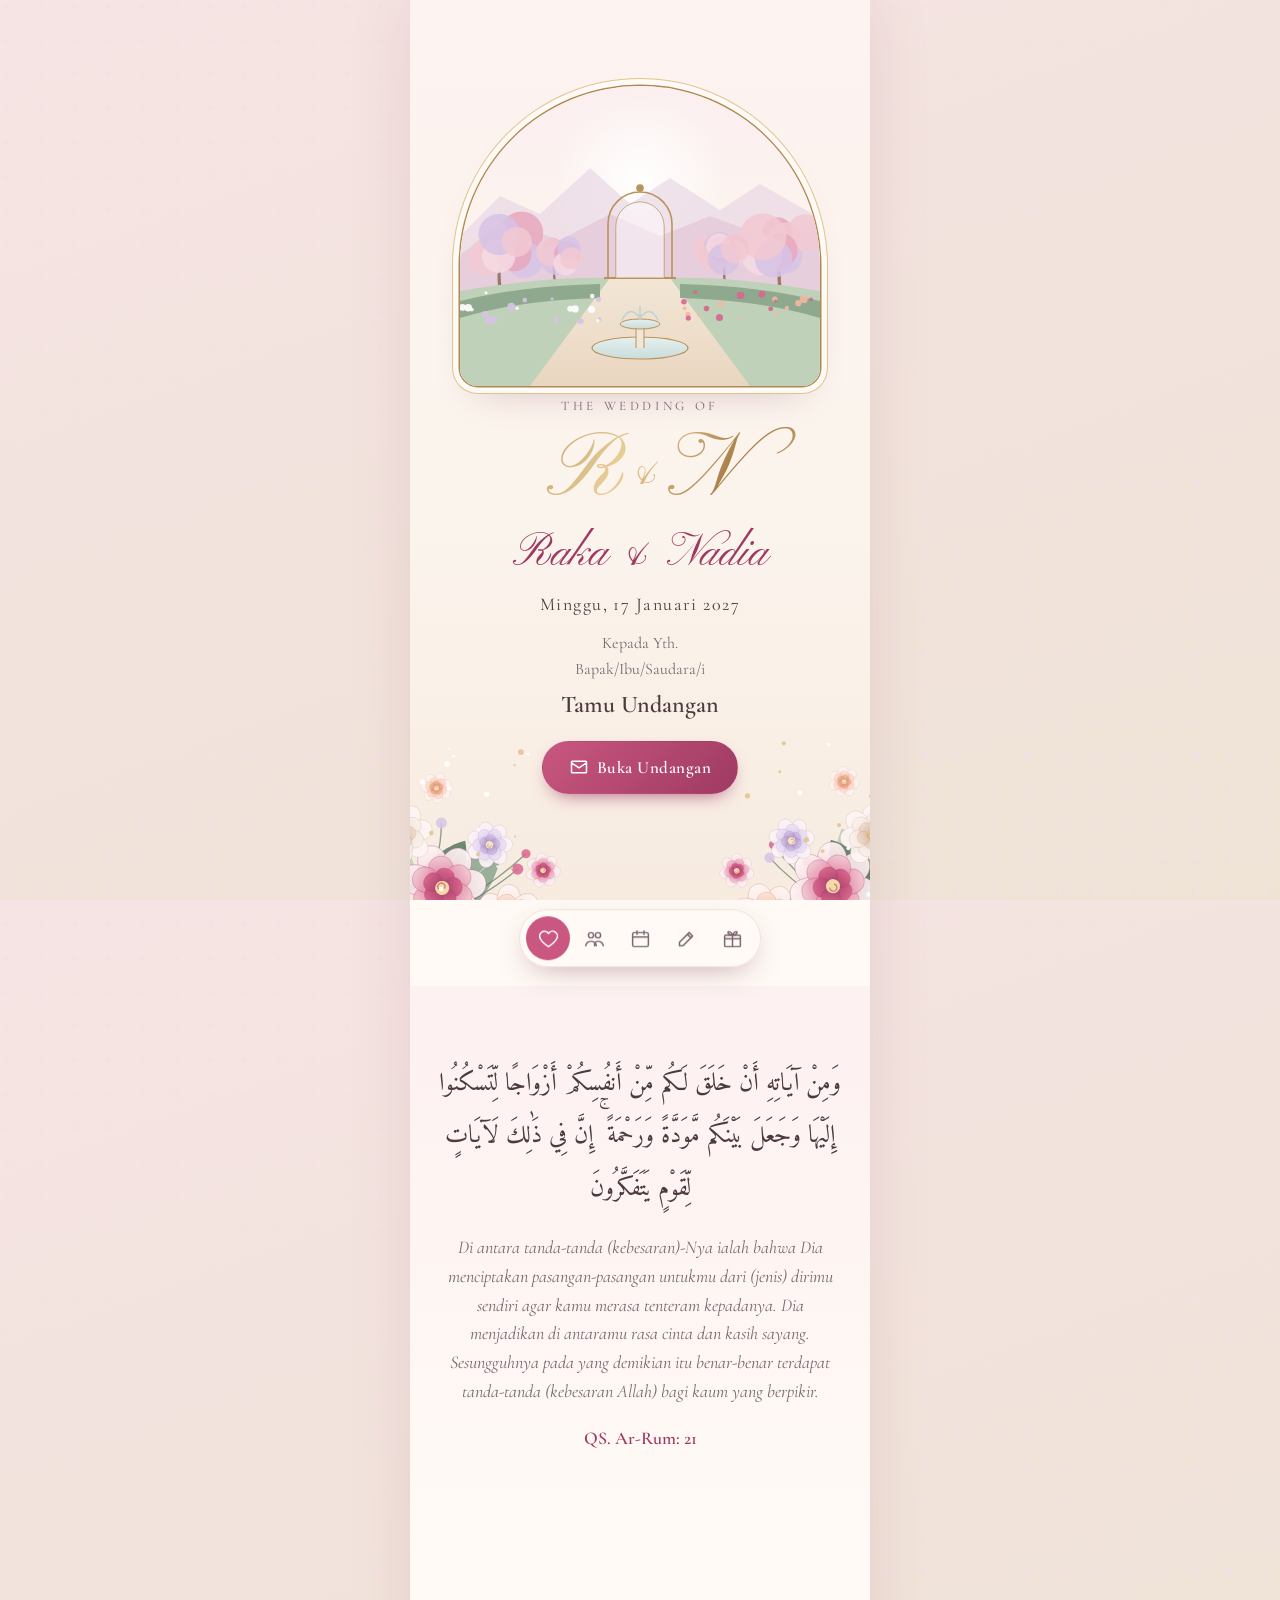
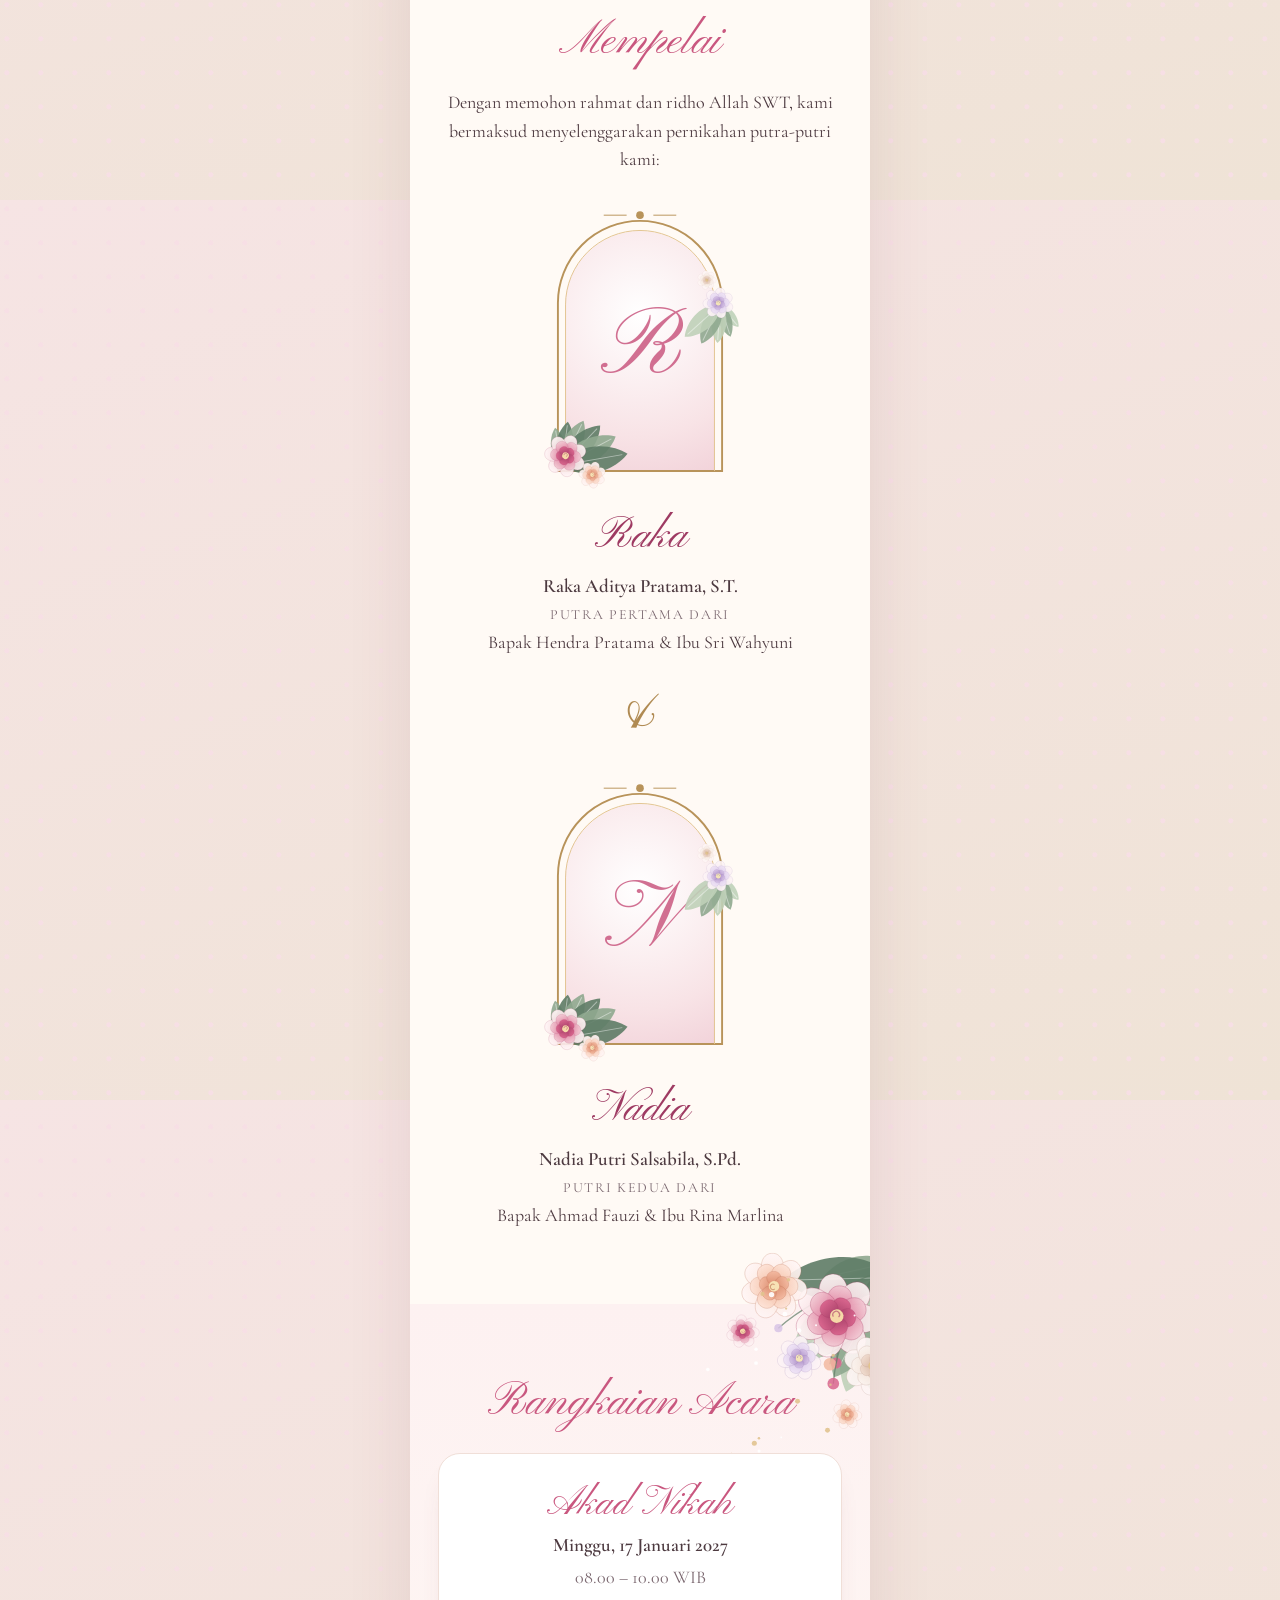
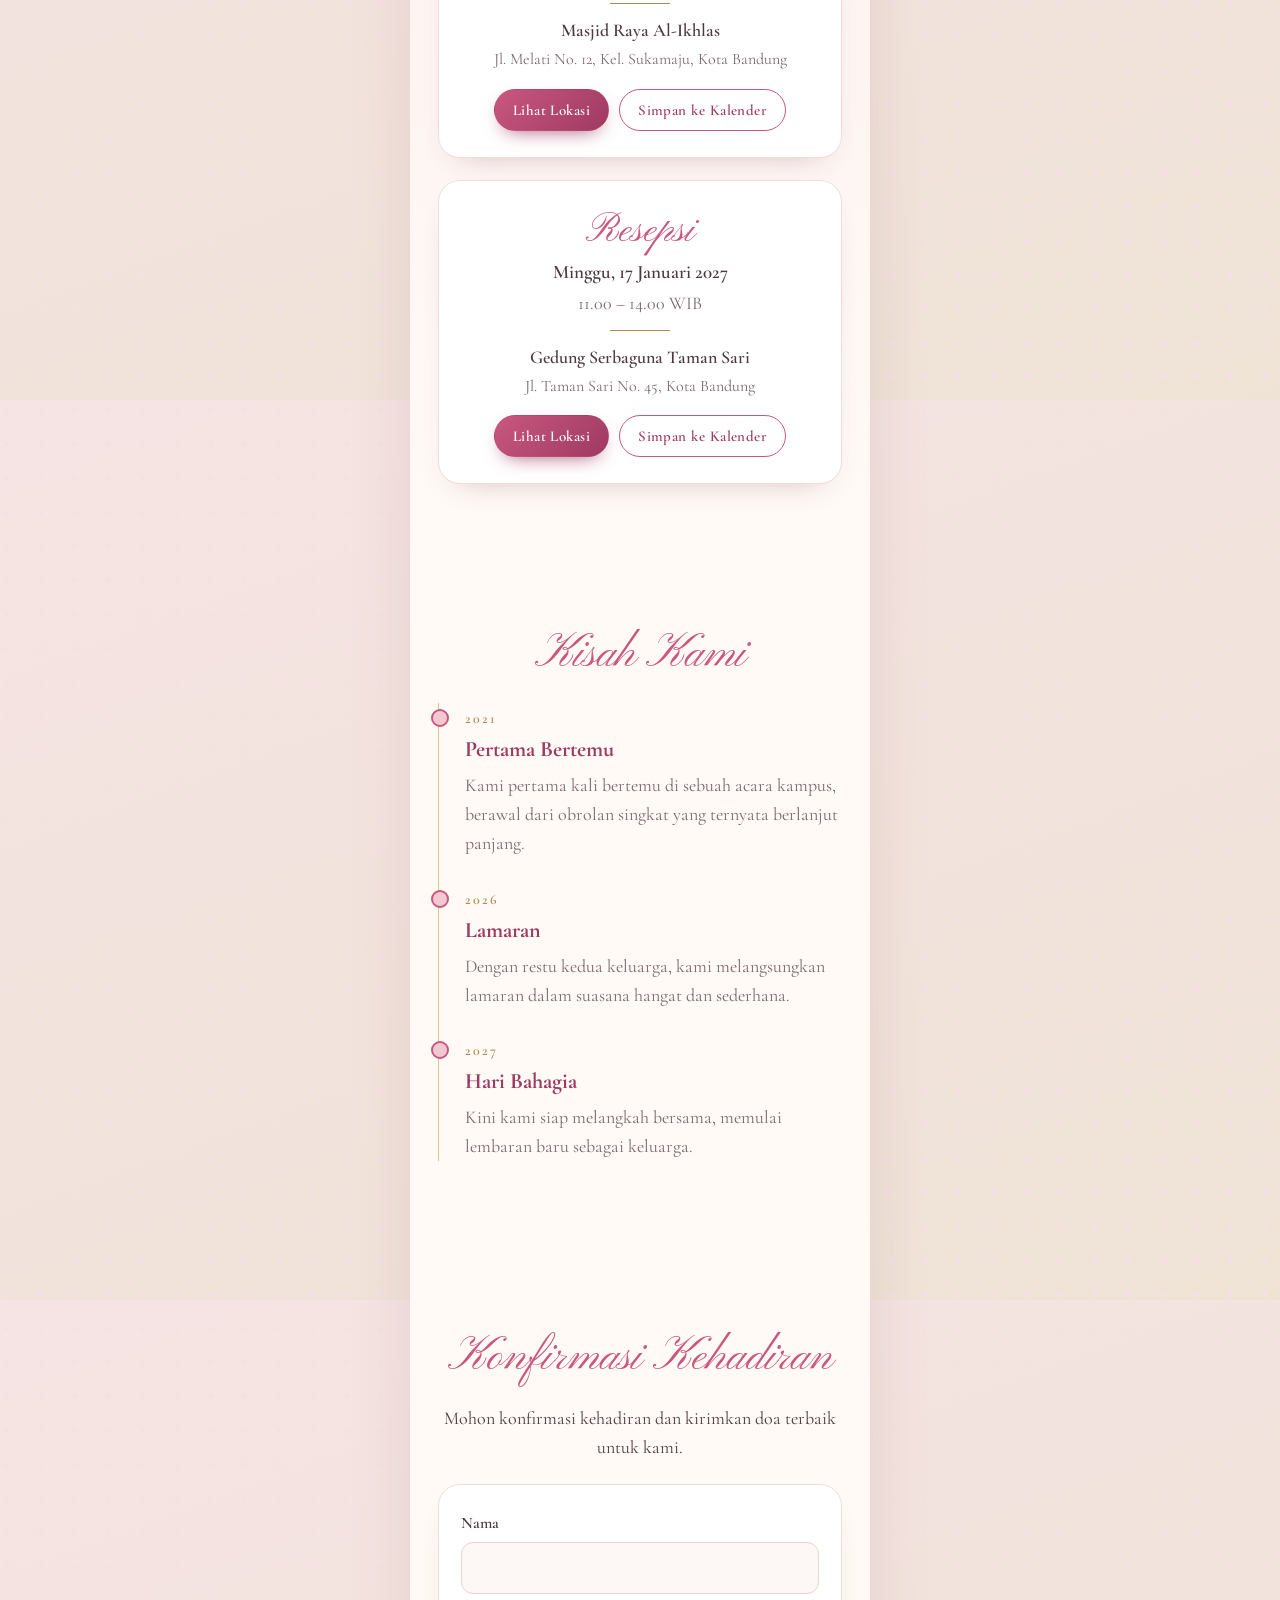
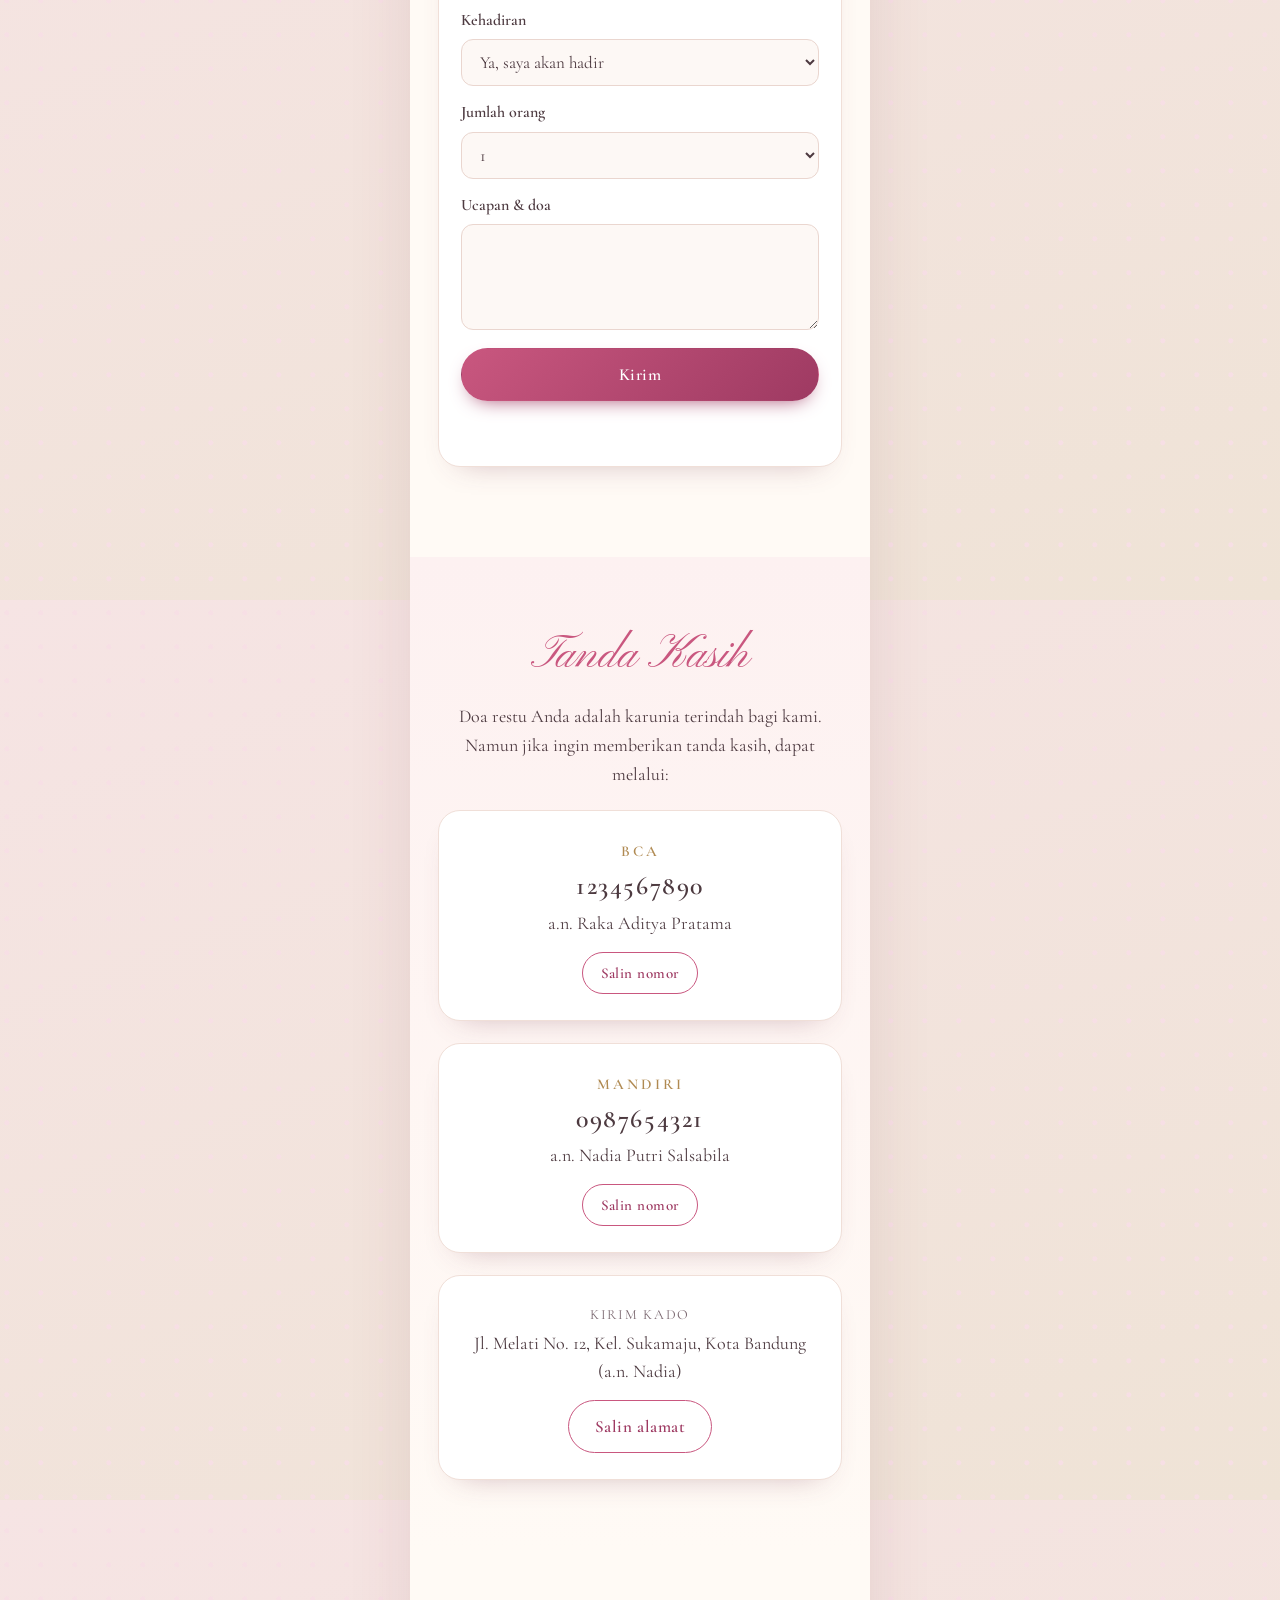
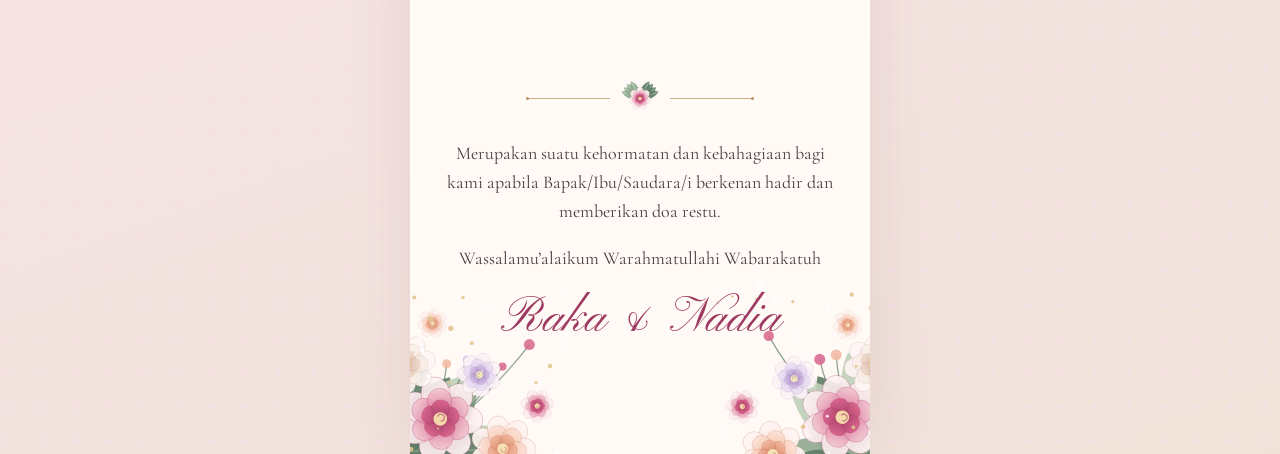
==== index.html @ 0ce36905 "Buat undangan pernikahan digital tema taman pink-emas Halaman statis untuk GitHub Pages: sampul deng" ====
<!doctype html>
<html lang="id">
<head>
  <meta charset="utf-8">
  <meta name="viewport" content="width=device-width, initial-scale=1, viewport-fit=cover">
  <title>Undangan Pernikahan</title>
  <meta name="description" content="Undangan pernikahan digital">
  <meta name="theme-color" content="#f8efe9">
  <!-- Tampilan saat dibagikan (WhatsApp, Facebook, dll). Ganti teksnya sama dengan data.js -->
  <meta property="og:type" content="website">
  <meta property="og:title" content="Undangan Pernikahan Raka & Nadia">
  <meta property="og:description" content="Minggu, 17 Januari 2027 — Kami mengundang Anda untuk hadir di hari bahagia kami.">
  <meta property="og:image" content="https://sicvor.github.io/undangan/aset/og.jpg">
  <link rel="preconnect" href="https://fonts.googleapis.com">
  <link rel="preconnect" href="https://fonts.gstatic.com" crossorigin>
  <link href="https://fonts.googleapis.com/css2?family=Amiri&family=Cormorant+Garamond:ital,wght@0,400;0,500;0,600;1,400&family=Pinyon+Script&display=swap" rel="stylesheet">
  <link rel="stylesheet" href="aset/gaya.css">
</head>
<body class="terkunci">

  <!-- ============ COVER ============ -->
  <section id="cover" aria-label="Sampul undangan">
    <div class="cover-isi">
      <div class="pemandangan" data-hias="taman"></div>
      <p class="kecil-kapital muncul" style="--d:.2s">The Wedding of</p>
      <div class="monogram muncul" style="--d:.5s"><span data-isi="inisial1"></span><i>&amp;</i><span data-isi="inisial2"></span></div>
      <h1 class="nama-skrip muncul" style="--d:.8s"><span data-isi="panggilan1"></span> &amp; <span data-isi="panggilan2"></span></h1>
      <p class="tanggal-cover muncul" style="--d:1s" data-isi="tanggalTeks"></p>
      <div class="tamu muncul" style="--d:1.2s">
        <p>Kepada Yth.<br>Bapak/Ibu/Saudara/i</p>
        <p class="nama-tamu" id="namaTamu">Tamu Undangan</p>
      </div>
      <button id="buka" class="tombol utama muncul" style="--d:1.4s">
        <svg viewBox="0 0 24 24" aria-hidden="true"><path d="M3 7l9 6 9-6M4 5h16a1 1 0 0 1 1 1v12a1 1 0 0 1-1 1H4a1 1 0 0 1-1-1V6a1 1 0 0 1 1-1z"/></svg>
        Buka Undangan
      </button>
    </div>
    <div class="bunga-sudut kiri-bawah" data-hias="buket"></div>
    <div class="bunga-sudut kanan-bawah" data-hias="buket"></div>
  </section>

  <main id="isi">
    <!-- ============ PEMBUKA ============ -->
    <section id="beranda" class="bagian pembuka">
      <div class="bunga-sudut kiri-atas" data-hias="buket"></div>
      <div class="bunga-sudut kanan-atas" data-hias="buket"></div>
      <p class="kecil-kapital ungkap">Walimatul ‘Ursy</p>
      <div class="bingkai-lengkung besar ungkap" data-hias="lengkung">
        <div class="isi-lengkung">
          <p class="monogram kecil"><span data-isi="inisial1"></span><i>&amp;</i><span data-isi="inisial2"></span></p>
        </div>
      </div>
      <h2 class="nama-skrip ungkap"><span data-isi="panggilan1"></span><br><small>&amp;</small><br><span data-isi="panggilan2"></span></h2>
      <p class="ungkap" data-isi="tanggalTeks"></p>
      <div class="hitung-mundur ungkap" id="hitungMundur" aria-live="off">
        <div><b data-hm="hari">0</b><span>Hari</span></div>
        <div><b data-hm="jam">0</b><span>Jam</span></div>
        <div><b data-hm="menit">0</b><span>Menit</span></div>
        <div><b data-hm="detik">0</b><span>Detik</span></div>
      </div>
      <div class="pembatas" data-hias="pembatas"></div>
    </section>

    <!-- ============ AYAT ============ -->
    <section id="ayat" class="bagian">
      <p class="arab ungkap" lang="ar" dir="rtl" data-isi="ayat.arab"></p>
      <p class="arti ungkap" data-isi="ayat.arti"></p>
      <p class="sumber ungkap" data-isi="ayat.sumber"></p>
    </section>

    <!-- ============ MEMPELAI ============ -->
    <section id="mempelai" class="bagian">
      <h2 class="judul-skrip ungkap">Mempelai</h2>
      <p class="ungkap">Dengan memohon rahmat dan ridho Allah SWT, kami bermaksud menyelenggarakan pernikahan putra-putri kami:</p>
      <div id="daftarMempelai"></div>
    </section>

    <!-- ============ ACARA ============ -->
    <section id="acara" class="bagian">
      <div class="bunga-sudut kanan-atas" data-hias="buket"></div>
      <h2 class="judul-skrip ungkap">Rangkaian Acara</h2>
      <div id="daftarAcara"></div>
    </section>

    <!-- ============ CERITA ============ -->
    <section id="cerita" class="bagian">
      <h2 class="judul-skrip ungkap">Kisah Kami</h2>
      <ol class="garis-waktu" id="daftarCerita"></ol>
    </section>

    <!-- ============ GALERI ============ -->
    <section id="galeri" class="bagian">
      <h2 class="judul-skrip ungkap">Galeri</h2>
      <div class="kisi-galeri" id="daftarGaleri"></div>
    </section>

    <!-- ============ RSVP & UCAPAN ============ -->
    <section id="rsvp" class="bagian">
      <h2 class="judul-skrip ungkap">Konfirmasi Kehadiran</h2>
      <p class="ungkap">Mohon konfirmasi kehadiran dan kirimkan doa terbaik untuk kami.</p>
      <form id="formRsvp" class="kartu ungkap">
        <label>Nama
          <input name="nama" id="rsvpNama" required maxlength="60" autocomplete="name">
        </label>
        <label>Kehadiran
          <select name="hadir" required>
            <option value="Hadir">Ya, saya akan hadir</option>
            <option value="Tidak hadir">Maaf, tidak bisa hadir</option>
            <option value="Masih ragu">Masih ragu</option>
          </select>
        </label>
        <label>Jumlah orang
          <select name="jumlah">
            <option>1</option><option>2</option><option>3</option><option>4</option>
          </select>
        </label>
        <label>Ucapan &amp; doa
          <textarea name="ucapan" rows="3" maxlength="500"></textarea>
        </label>
        <button class="tombol utama" type="submit" id="kirimRsvp">Kirim</button>
        <p class="pesan-form" id="pesanRsvp" role="status"></p>
      </form>
      <div id="daftarUcapan" class="daftar-ucapan"></div>
    </section>

    <!-- ============ AMPLOP ============ -->
    <section id="amplop" class="bagian">
      <h2 class="judul-skrip ungkap">Tanda Kasih</h2>
      <p class="ungkap">Doa restu Anda adalah karunia terindah bagi kami. Namun jika ingin memberikan tanda kasih, dapat melalui:</p>
      <div id="daftarAmplop"></div>
      <div class="kartu ungkap" id="kartuKado">
        <p class="label-kecil">Kirim kado</p>
        <p id="alamatKado"></p>
        <button class="tombol garis" data-salin-dari="alamatKado">Salin alamat</button>
      </div>
    </section>

    <!-- ============ PENUTUP ============ -->
    <section id="penutup" class="bagian pembuka">
      <div class="pembatas" data-hias="pembatas"></div>
      <p class="ungkap" data-isi="penutup"></p>
      <p class="ungkap">Wassalamu’alaikum Warahmatullahi Wabarakatuh</p>
      <h2 class="nama-skrip ungkap"><span data-isi="panggilan1"></span> &amp; <span data-isi="panggilan2"></span></h2>
      <div class="bunga-sudut kiri-bawah" data-hias="buket"></div>
      <div class="bunga-sudut kanan-bawah" data-hias="buket"></div>
    </section>
  </main>

  <!-- ============ NAVIGASI BAWAH & MUSIK ============ -->
  <nav id="navBawah" aria-label="Navigasi">
    <a href="#beranda" aria-label="Beranda"><svg viewBox="0 0 24 24"><path d="M12 21s-7-4.4-9.3-9A5 5 0 0 1 12 6a5 5 0 0 1 9.3 6c-2.3 4.6-9.3 9-9.3 9z"/></svg></a>
    <a href="#mempelai" aria-label="Mempelai"><svg viewBox="0 0 24 24"><circle cx="8" cy="8" r="3"/><circle cx="16" cy="8" r="3"/><path d="M2 20c0-3 3-5 6-5s6 2 6 5M12 20c0-3 1.5-5 4-5 3 0 6 2 6 5"/></svg></a>
    <a href="#acara" aria-label="Acara"><svg viewBox="0 0 24 24"><rect x="3" y="5" width="18" height="16" rx="2"/><path d="M3 10h18M8 3v4M16 3v4"/></svg></a>
    <a href="#galeri" aria-label="Galeri" data-nav="galeri"><svg viewBox="0 0 24 24"><rect x="3" y="4" width="18" height="16" rx="2"/><circle cx="9" cy="10" r="2"/><path d="M21 17l-5-5-9 8"/></svg></a>
    <a href="#rsvp" aria-label="RSVP"><svg viewBox="0 0 24 24"><path d="M4 20h4l11-11-4-4L4 16v4zM13 7l4 4"/></svg></a>
    <a href="#amplop" aria-label="Tanda kasih" data-nav="amplop"><svg viewBox="0 0 24 24"><rect x="3" y="8" width="18" height="13" rx="1"/><path d="M3 12h18M12 8v13M12 8S10 3 7.5 4 9 8 12 8zm0 0s2-5 4.5-4S15 8 12 8z"/></svg></a>
  </nav>
  <button id="tombolMusik" aria-label="Putar/hentikan musik" hidden>
    <svg viewBox="0 0 24 24"><path d="M9 18V5l11-2v13"/><circle cx="6" cy="18" r="3"/><circle cx="17" cy="16" r="3"/></svg>
  </button>
  <audio id="musik" loop preload="none"></audio>
  <div id="notif" role="status" aria-live="polite"></div>

  <script src="data.js"></script>
  <script src="aset/hiasan.js"></script>
  <script src="aset/app.js"></script>
</body>
</html>
---- aset/gaya.css ----
:root {
  --krem: #fbf4ec;
  --kertas: #fffaf5;
  --blush: #f2c9d3;
  --mawar: #c9577f;
  --mawar-tua: #9e3a62;
  --emas: #b08a52;
  --emas-muda: #e2c48f;
  --sage: #7f9c84;
  --teks: #4d3a40;
  --teks-lembut: #7b6870;
  --skrip: "Pinyon Script", cursive;
  --serif: "Cormorant Garamond", Georgia, serif;
  --lebar: 460px;
}

* { box-sizing: border-box; }
html { scroll-behavior: smooth; -webkit-text-size-adjust: 100%; }
body {
  margin: 0;
  font-family: var(--serif);
  font-size: 18px;
  line-height: 1.6;
  color: var(--teks);
  background:
    radial-gradient(circle at 20% 20%, #f7dfe5 0 2px, transparent 3px) 0 0 / 34px 34px,
    linear-gradient(160deg, #f6e4e4, #efe3d6);
}
body.terkunci { overflow: hidden; height: 100dvh; }
img { max-width: 100%; display: block; }
[hidden] { display: none !important; }
button { font: inherit; }

/* ---------- tipografi ---------- */
.kecil-kapital { letter-spacing: .28em; text-transform: uppercase; font-size: 13px; color: var(--teks-lembut); margin: 0; }
.nama-skrip { font-family: var(--skrip); font-weight: 400; color: var(--mawar-tua); line-height: 1.15; margin: .2em 0; }
.nama-skrip small { font-size: .55em; color: var(--emas); }
.judul-skrip { font-family: var(--skrip); font-weight: 400; font-size: 46px; color: var(--mawar); margin: 0 0 .3em; line-height: 1.2; }
.label-kecil { font-size: 14px; letter-spacing: .12em; text-transform: uppercase; color: var(--teks-lembut); margin: 10px 0 0; }
.monogram {
  font-family: var(--skrip); font-size: 92px; line-height: 1; margin: 10px 0 4px;
  background: linear-gradient(120deg, #9b7440, #e9cf98 45%, #a67d45 70%, #e2c48f);
  -webkit-background-clip: text; background-clip: text; color: transparent;
  display: flex; align-items: center; justify-content: center; gap: 2px;
}
.monogram i { font-style: normal; font-size: .5em; margin: 0 2px; }
.monogram.kecil { font-size: 64px; margin: 0; }

/* ---------- cover ---------- */
#cover {
  position: fixed; inset: 0; z-index: 50;
  width: 100%; max-width: var(--lebar); margin: 0 auto;
  background: linear-gradient(180deg, #fdf3f1 0%, var(--krem) 60%, #f7ebe0 100%);
  overflow: hidden;
  display: flex; align-items: center; justify-content: center;
  transition: transform 1.1s cubic-bezier(.7,0,.2,1), opacity 1.1s;
}
body.terbuka #cover { transform: translateY(-105%); opacity: .6; pointer-events: none; }
.cover-isi { position: relative; z-index: 2; text-align: center; padding: 20px 28px 40px; width: 100%; }
.pemandangan { width: 100%; max-width: 360px; margin: 0 auto 10px; border-radius: 180px 180px 18px 18px; overflow: hidden;
  box-shadow: 0 0 0 1.5px var(--emas), 0 0 0 7px var(--kertas), 0 0 0 8px var(--emas-muda), 0 18px 40px -20px rgba(120,60,80,.4);
  aspect-ratio: 360 / 300; animation: zoomPelan 14s ease-in-out infinite alternate; }
.pemandangan svg { width: 100%; height: 100%; display: block; }
@keyframes zoomPelan { to { transform: scale(1.03); } }
#cover .nama-skrip { font-size: 46px; }
.tanggal-cover { margin: 0 0 12px; letter-spacing: .08em; }
.tamu { margin: 6px auto 16px; font-size: 16px; color: var(--teks-lembut); }
.tamu p { margin: 0; }
.nama-tamu { font-size: 24px !important; color: var(--teks) !important; font-weight: 600; margin-top: 4px !important; }
.air-mancur { animation: mancur 2.4s ease-in-out infinite; transform-origin: 180px 234px; }
@keyframes mancur { 50% { opacity: .5; transform: scaleY(.85); } }

.muncul { opacity: 0; animation: munculAtas 1s ease forwards; animation-delay: var(--d, 0s); }
@keyframes munculAtas { from { opacity: 0; transform: translateY(18px); } to { opacity: 1; transform: none; } }

/* ---------- tombol ---------- */
.tombol {
  display: inline-flex; align-items: center; justify-content: center; gap: 8px;
  border-radius: 999px; padding: 12px 26px; font-size: 17px; font-weight: 600; letter-spacing: .03em;
  cursor: pointer; text-decoration: none; border: 1.5px solid var(--mawar); transition: transform .15s, background .2s;
}
.tombol:active { transform: scale(.97); }
.tombol.utama { background: linear-gradient(135deg, var(--mawar), var(--mawar-tua)); color: #fff; border-color: transparent; box-shadow: 0 8px 20px -10px var(--mawar-tua); }
.tombol.garis { background: transparent; color: var(--mawar-tua); }
.tombol.kecil { padding: 8px 18px; font-size: 15px; }
.tombol svg { width: 20px; height: 20px; fill: none; stroke: currentColor; stroke-width: 1.8; stroke-linecap: round; stroke-linejoin: round; }

/* ---------- isi ---------- */
main { max-width: var(--lebar); margin: 0 auto; background: var(--kertas); box-shadow: 0 0 60px rgba(120,60,80,.12); overflow: hidden; }
.bagian { position: relative; padding: 72px 28px; text-align: center; }
.bagian:nth-of-type(even) { background: linear-gradient(180deg, #fdf1f1, var(--kertas)); }
.bagian > *:not(.bunga-sudut) { position: relative; z-index: 1; }
.pembuka { padding-top: 96px; padding-bottom: 96px; }
.pembuka .nama-skrip { font-size: 58px; }
#penutup .nama-skrip { font-size: 50px; }

.ungkap { opacity: 0; transform: translateY(26px); transition: opacity .9s ease, transform .9s ease; }
.ungkap.terlihat { opacity: 1; transform: none; }

/* bunga di sudut */
.bunga-sudut { position: absolute; width: 48%; max-width: 230px; pointer-events: none; z-index: 0; }
.bunga-sudut svg { width: 100%; display: block; transform-origin: 0 100%; animation: goyang 6s ease-in-out infinite alternate; }
.kiri-bawah { left: -8%; bottom: -6%; }
.kanan-bawah { right: -8%; bottom: -6%; transform: scaleX(-1); }
.kiri-atas { left: -8%; top: -6%; transform: scaleY(-1); }
.kanan-atas { right: -8%; top: -6%; transform: scale(-1, -1); }
.kanan-bawah svg, .kanan-atas svg { animation-delay: -3s; }
#cover .bunga-sudut { width: 52%; z-index: 1; }
@keyframes goyang { from { transform: rotate(-1.5deg); } to { transform: rotate(2deg); } }

/* bingkai lengkung */
.bingkai-lengkung { position: relative; width: 210px; aspect-ratio: 220 / 310; margin: 18px auto; }
.bingkai-lengkung > svg { position: absolute; inset: 0; width: 100%; height: 100%; z-index: 2; pointer-events: none; overflow: visible; }
.isi-lengkung {
  position: absolute; left: 14.5%; right: 14.5%; top: 11%; bottom: 7.7%;
  border-radius: 300px 300px 0 0; overflow: hidden;
  background: radial-gradient(circle at 50% 35%, #fff, #f8e3e6 70%, #f2d3da);
  display: flex; align-items: center; justify-content: center;
}
.isi-lengkung img { width: 100%; height: 100%; object-fit: cover; }
.inisial-besar { font-family: var(--skrip); font-size: 96px; color: var(--mawar); opacity: .85; }
.bingkai-lengkung.besar { width: 230px; }

.pembatas { width: 240px; margin: 28px auto 0; }
.pembatas svg { width: 100%; display: block; }

/* hitung mundur */
.hitung-mundur { display: flex; justify-content: center; gap: 10px; margin-top: 18px; }
.hitung-mundur div { width: 68px; padding: 10px 0 6px; border-radius: 14px; background: #fff; border: 1px solid var(--emas-muda); box-shadow: 0 6px 16px -10px rgba(158,58,98,.5); }
.hitung-mundur b { display: block; font-size: 28px; line-height: 1; color: var(--mawar-tua); font-weight: 600; }
.hitung-mundur span { font-size: 13px; color: var(--teks-lembut); }

/* ayat */
.arab { font-family: "Amiri", serif; font-size: 25px; line-height: 2.1; color: var(--teks); margin: 0 0 18px; }
.arti { font-style: italic; color: var(--teks-lembut); margin: 0; }
.sumber { font-weight: 600; color: var(--mawar-tua); }

/* mempelai */
.mempelai { margin-top: 24px; }
.mempelai .nama-skrip { font-size: 44px; }
.mempelai p { margin: 2px 0; }
.nama-lengkap { font-weight: 600; font-size: 19px; }
.mempelai .tombol { margin-top: 12px; }
.dan-besar { font-family: var(--skrip); font-size: 70px; color: var(--emas); margin: 20px 0 0; line-height: 1; }

/* kartu */
.kartu { background: #fff; border: 1px solid #f0dfd8; border-radius: 22px; padding: 26px 22px; margin: 22px 0 0; box-shadow: 0 14px 30px -22px rgba(120,60,80,.45); text-align: center; }
.kartu p { margin: 2px 0; }
.judul-acara { font-family: var(--skrip); font-weight: 400; font-size: 40px; color: var(--mawar); margin: 0; line-height: 1.2; }
.tanggal-acara { font-weight: 600; font-size: 19px; }
.jam-acara { color: var(--teks-lembut); }
.garis-emas { width: 60px; height: 1px; background: var(--emas); margin: 12px auto; }
.tempat { font-weight: 600; }
.alamat { color: var(--teks-lembut); font-size: 16px; }
.baris-tombol { display: flex; flex-wrap: wrap; gap: 10px; justify-content: center; margin-top: 16px; }

/* cerita */
.garis-waktu { list-style: none; padding: 0 0 0 26px; margin: 20px 0 0; text-align: left; border-left: 1.5px solid var(--emas-muda); }
.garis-waktu li { position: relative; margin-bottom: 26px; }
.garis-waktu li::before { content: ""; position: absolute; left: -34px; top: 6px; width: 14px; height: 14px; border-radius: 50%; background: var(--blush); border: 2px solid var(--mawar); }
.garis-waktu h3 { margin: 0; font-size: 22px; color: var(--mawar-tua); }
.garis-waktu p { margin: 4px 0 0; color: var(--teks-lembut); }
.waktu { font-size: 14px; letter-spacing: .15em; color: var(--emas); font-weight: 600; }

/* galeri */
.kisi-galeri { display: grid; grid-template-columns: 1fr 1fr; gap: 8px; margin-top: 18px; }
.kisi-galeri img { width: 100%; aspect-ratio: 3/4; object-fit: cover; border-radius: 14px; cursor: zoom-in; }
.kisi-galeri img:nth-child(3n+1) { grid-column: span 2; aspect-ratio: 4/3; }
.lapis-foto { position: fixed; inset: 0; z-index: 90; background: rgba(30,15,20,.9); display: flex; align-items: center; justify-content: center; padding: 16px; }
.lapis-foto img { max-height: 90vh; border-radius: 10px; }

/* form */
form.kartu { text-align: left; }
label { display: block; font-weight: 600; font-size: 16px; margin-bottom: 14px; }
input, select, textarea {
  display: block; width: 100%; margin-top: 6px; padding: 11px 14px; font: inherit; font-weight: 400; font-size: 17px;
  color: var(--teks); background: #fdf8f5; border: 1px solid #ead6cf; border-radius: 12px;
}
input:focus, select:focus, textarea:focus { outline: 2px solid var(--blush); border-color: var(--mawar); }
form .tombol { width: 100%; margin-top: 4px; }
.pesan-form { text-align: center; color: var(--mawar-tua); min-height: 1.6em; margin: 10px 0 0 !important; }
.daftar-ucapan { margin-top: 18px; max-height: 420px; overflow-y: auto; text-align: left; }
.ucapan { background: #fff; border-radius: 14px; padding: 12px 16px; margin-bottom: 10px; border: 1px solid #f3e4de; }
.ucapan p { margin: 0; }
.kepala-ucapan { display: flex; gap: 8px; align-items: center; justify-content: space-between; }
.lencana { font-size: 13px; background: var(--blush); color: var(--mawar-tua); border-radius: 999px; padding: 1px 10px; }

/* amplop */
.rekening .bank { font-size: 15px; letter-spacing: .2em; text-transform: uppercase; color: var(--emas); font-weight: 600; }
.rekening .nomor { font-size: 26px; font-weight: 600; letter-spacing: .06em; }
.rekening .tombol, #kartuKado .tombol { margin-top: 12px; }

/* navigasi bawah & musik */
#navBawah {
  position: fixed; left: 50%; bottom: max(14px, env(safe-area-inset-bottom)); z-index: 40;
  transform: translate(-50%, 140%); transition: transform .8s .6s ease;
  display: flex; gap: 2px; padding: 6px; border-radius: 999px;
  background: rgba(255,250,247,.82); backdrop-filter: blur(10px); -webkit-backdrop-filter: blur(10px);
  box-shadow: 0 10px 30px -12px rgba(120,60,80,.5); border: 1px solid #f1e0da;
}
body.terbuka #navBawah { transform: translate(-50%, 0); }
#navBawah a { width: 44px; height: 44px; border-radius: 50%; display: grid; place-items: center; color: var(--teks-lembut); transition: background .3s, color .3s; }
#navBawah a.aktif { background: var(--mawar); color: #fff; }
#navBawah svg, #tombolMusik svg { width: 21px; height: 21px; fill: none; stroke: currentColor; stroke-width: 1.7; stroke-linecap: round; stroke-linejoin: round; }
#tombolMusik {
  position: fixed; right: max(16px, calc(50% - var(--lebar) / 2 + 16px)); bottom: 84px; z-index: 41;
  width: 46px; height: 46px; border-radius: 50%; border: 1px solid #f1e0da; cursor: pointer;
  background: rgba(255,250,247,.9); color: var(--mawar-tua); display: grid; place-items: center;
  opacity: 0; transition: opacity .6s .8s;
}
body.terbuka #tombolMusik { opacity: 1; }
#tombolMusik.putar svg { animation: putar 4s linear infinite; }
@keyframes putar { to { transform: rotate(360deg); } }
#notif {
  position: fixed; left: 50%; top: 20px; transform: translate(-50%, -150%); z-index: 95;
  background: var(--teks); color: #fff; padding: 10px 18px; border-radius: 999px; font-size: 15px;
  transition: transform .35s, visibility .35s; max-width: 90vw; text-align: center; visibility: hidden;
}
#notif.tampil { transform: translate(-50%, 0); visibility: visible; }

@media (max-height: 700px) {
  .pemandangan { max-width: 270px; }
  .monogram { font-size: 70px; }
  #cover .nama-skrip { font-size: 38px; }
}
@media (prefers-reduced-motion: reduce) {
  *, *::before, *::after { animation: none !important; transition: none !important; }
  .ungkap, .muncul { opacity: 1; transform: none; }
}
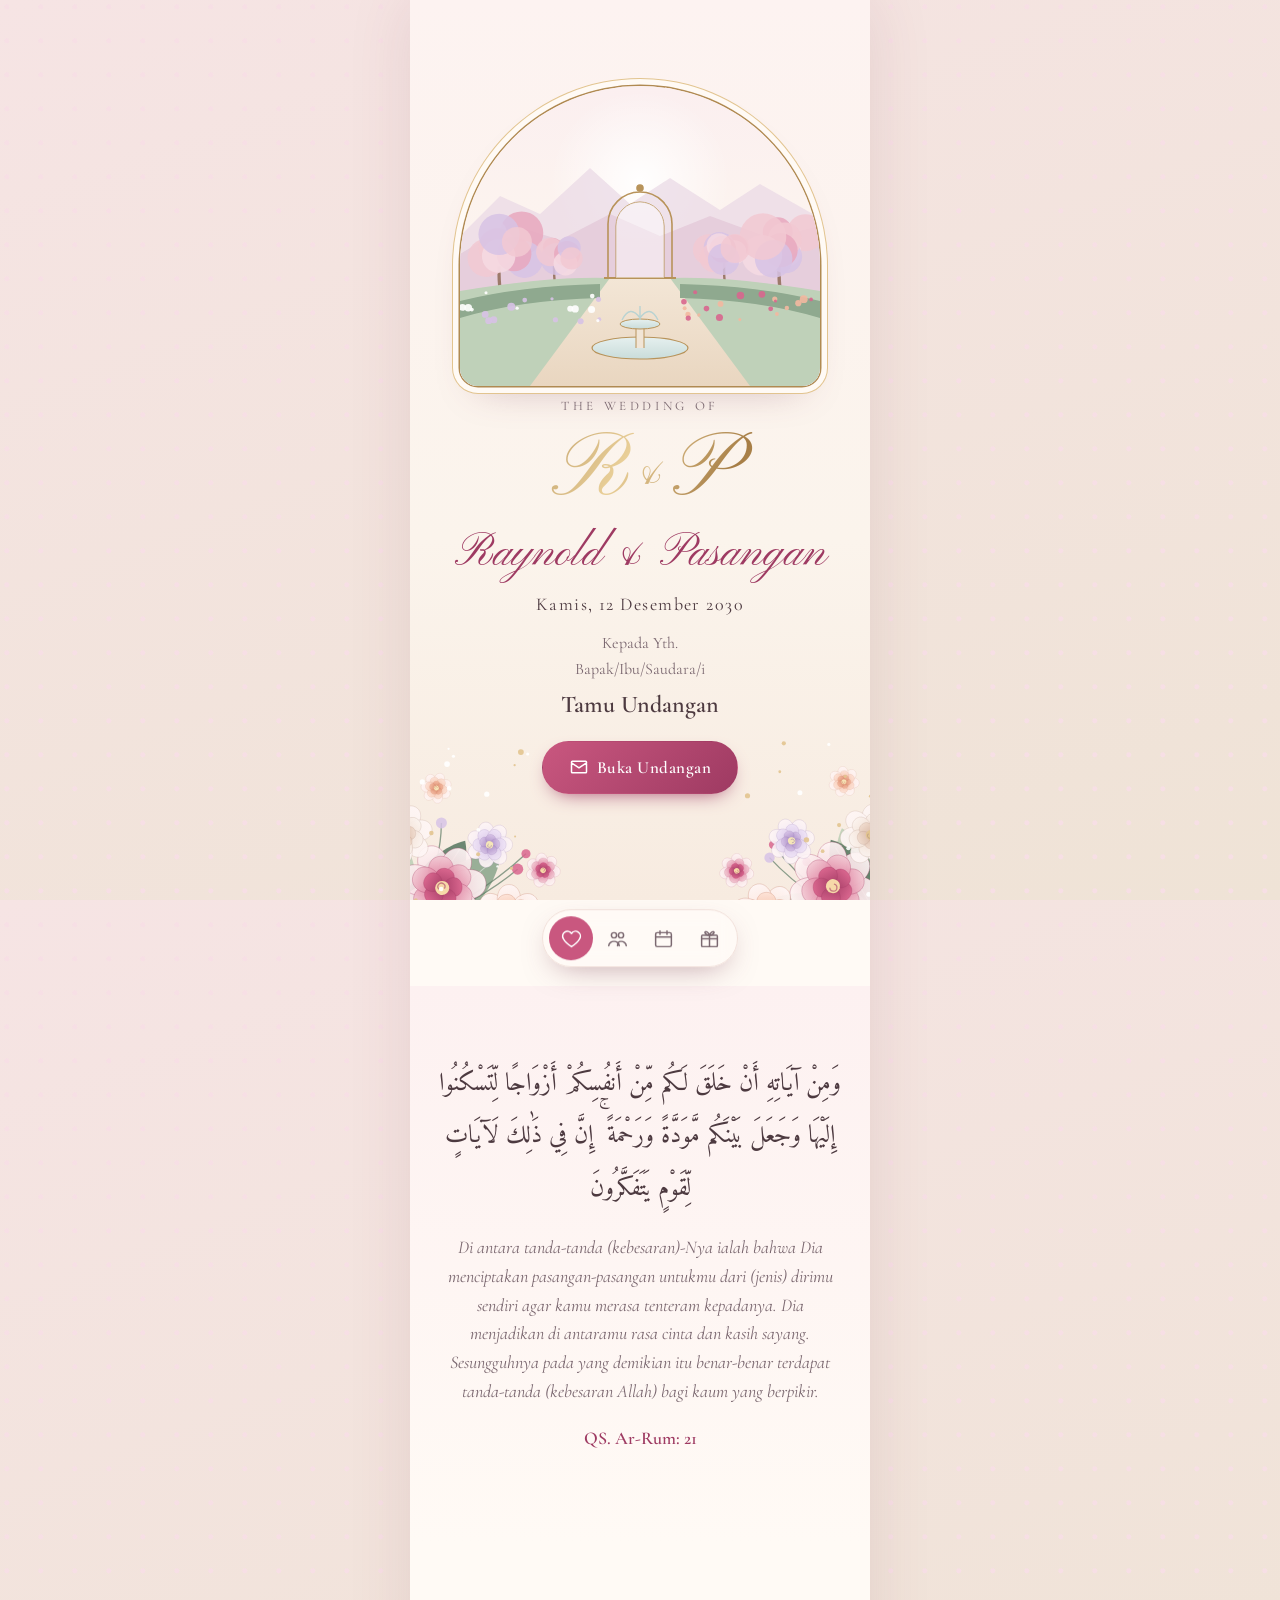
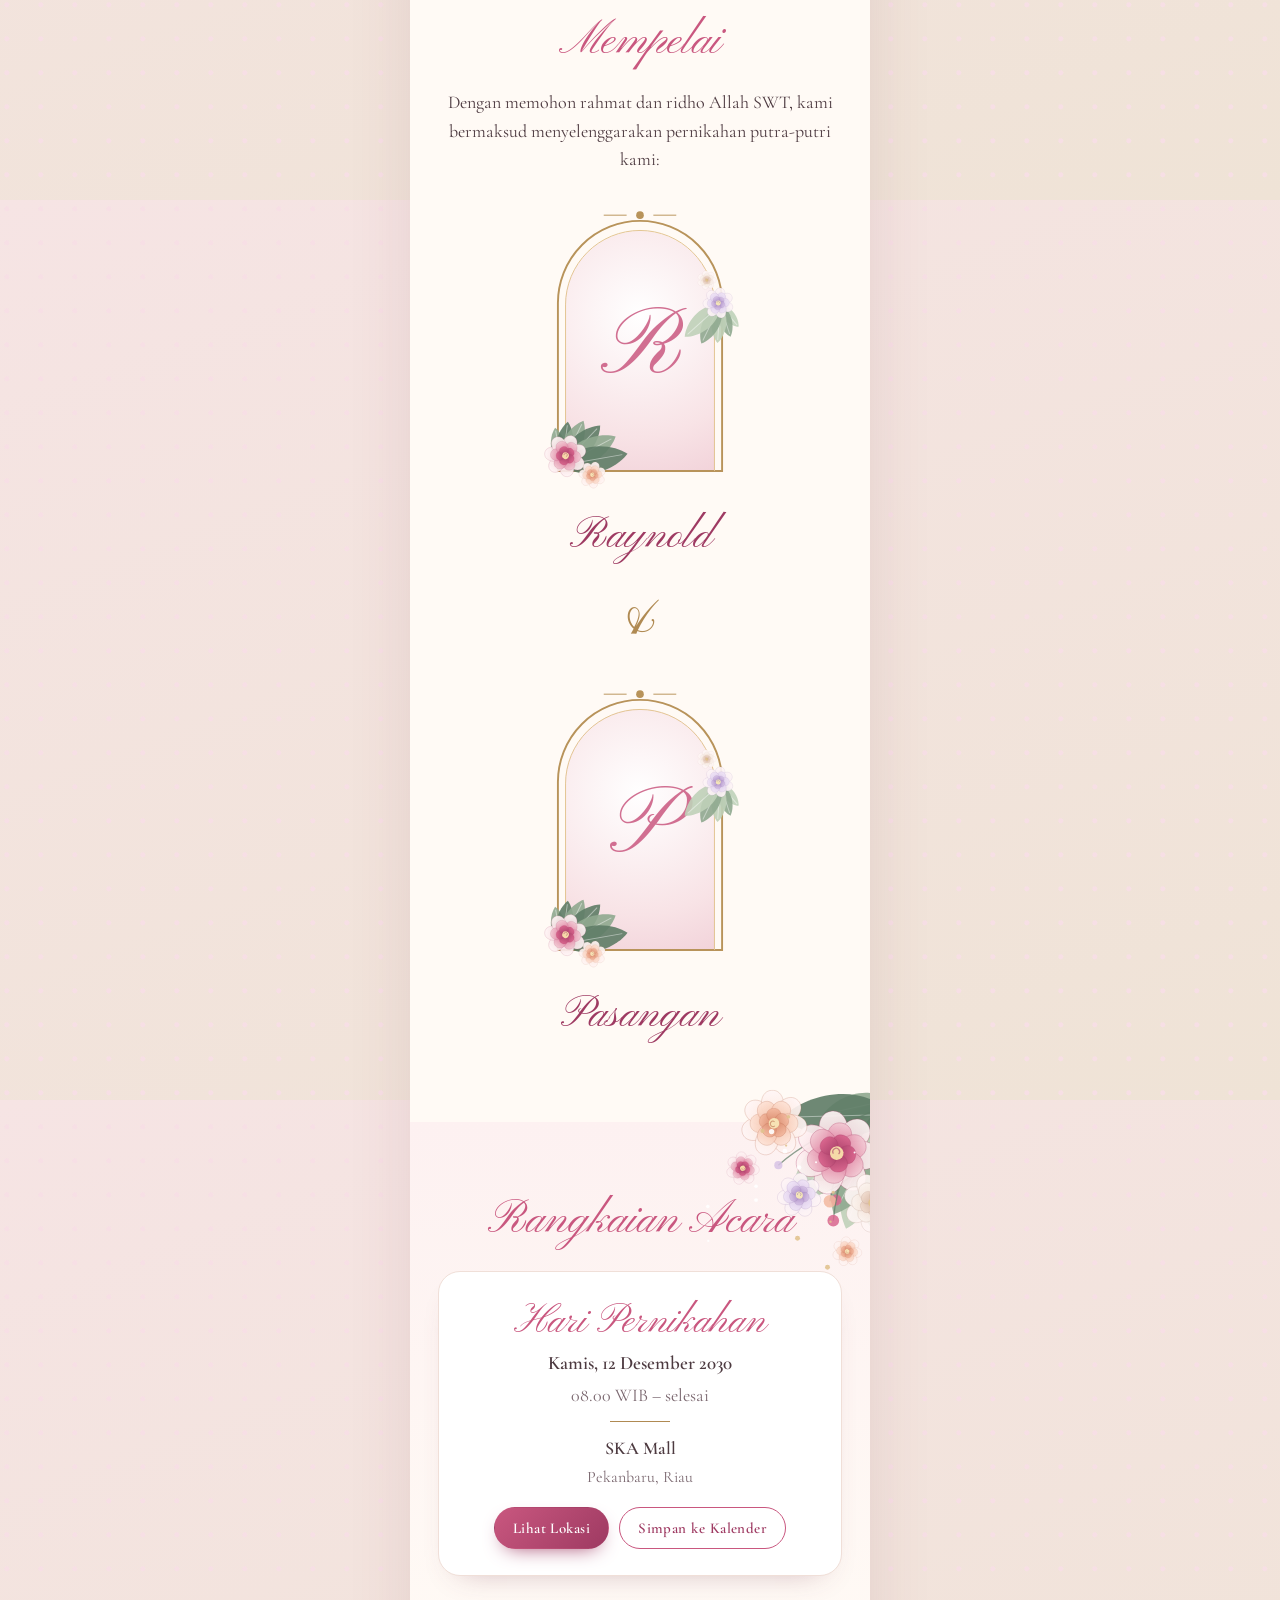
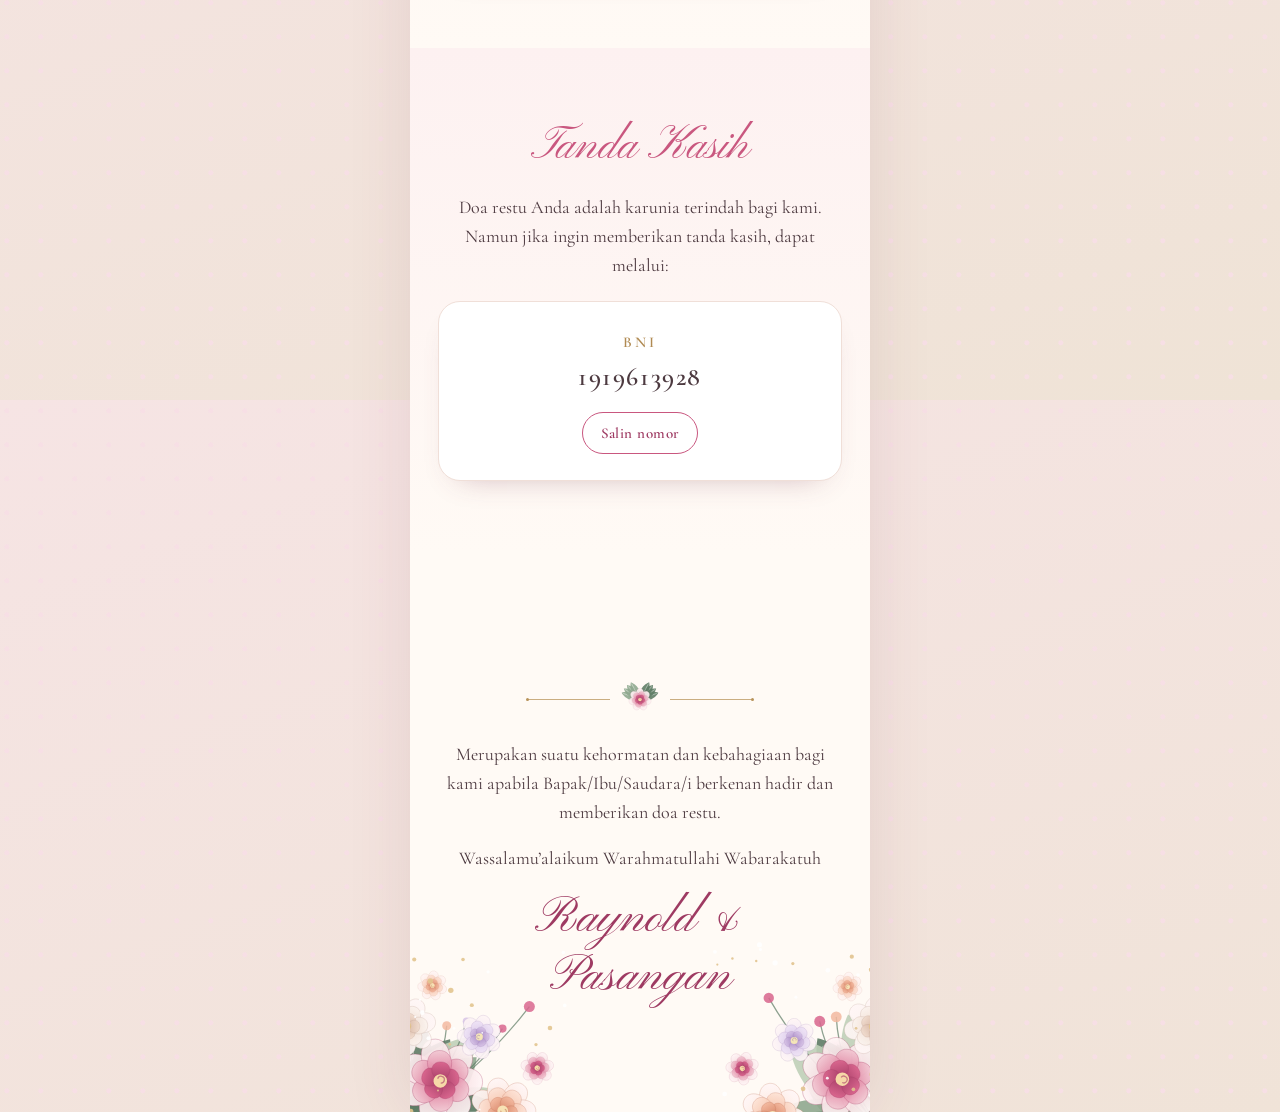
==== commit 5bc84e8d: "Isi data asli: Raynold, 12 Desember 2030 di SKA Mall Pekanbaru, lagu, rekening BNI Bagian tanpa data" ====
--- a/index.html
+++ b/index.html
@@ -8,8 +8,8 @@
   <meta name="theme-color" content="#f8efe9">
   <!-- Tampilan saat dibagikan (WhatsApp, Facebook, dll). Ganti teksnya sama dengan data.js -->
   <meta property="og:type" content="website">
-  <meta property="og:title" content="Undangan Pernikahan Raka & Nadia">
-  <meta property="og:description" content="Minggu, 17 Januari 2027 — Kami mengundang Anda untuk hadir di hari bahagia kami.">
+  <meta property="og:title" content="Undangan Pernikahan Raynold">
+  <meta property="og:description" content="Kamis, 12 Desember 2030 · SKA Mall, Pekanbaru">
   <meta property="og:image" content="https://sicvor.github.io/undangan/aset/og.jpg">
   <link rel="preconnect" href="https://fonts.googleapis.com">
   <link rel="preconnect" href="https://fonts.gstatic.com" crossorigin>
@@ -152,7 +152,7 @@
     <a href="#mempelai" aria-label="Mempelai"><svg viewBox="0 0 24 24"><circle cx="8" cy="8" r="3"/><circle cx="16" cy="8" r="3"/><path d="M2 20c0-3 3-5 6-5s6 2 6 5M12 20c0-3 1.5-5 4-5 3 0 6 2 6 5"/></svg></a>
     <a href="#acara" aria-label="Acara"><svg viewBox="0 0 24 24"><rect x="3" y="5" width="18" height="16" rx="2"/><path d="M3 10h18M8 3v4M16 3v4"/></svg></a>
     <a href="#galeri" aria-label="Galeri" data-nav="galeri"><svg viewBox="0 0 24 24"><rect x="3" y="4" width="18" height="16" rx="2"/><circle cx="9" cy="10" r="2"/><path d="M21 17l-5-5-9 8"/></svg></a>
-    <a href="#rsvp" aria-label="RSVP"><svg viewBox="0 0 24 24"><path d="M4 20h4l11-11-4-4L4 16v4zM13 7l4 4"/></svg></a>
+    <a href="#rsvp" aria-label="RSVP" data-nav="rsvp"><svg viewBox="0 0 24 24"><path d="M4 20h4l11-11-4-4L4 16v4zM13 7l4 4"/></svg></a>
     <a href="#amplop" aria-label="Tanda kasih" data-nav="amplop"><svg viewBox="0 0 24 24"><rect x="3" y="8" width="18" height="13" rx="1"/><path d="M3 12h18M12 8v13M12 8S10 3 7.5 4 9 8 12 8zm0 0s2-5 4.5-4S15 8 12 8z"/></svg></a>
   </nav>
   <button id="tombolMusik" aria-label="Putar/hentikan musik" hidden>
